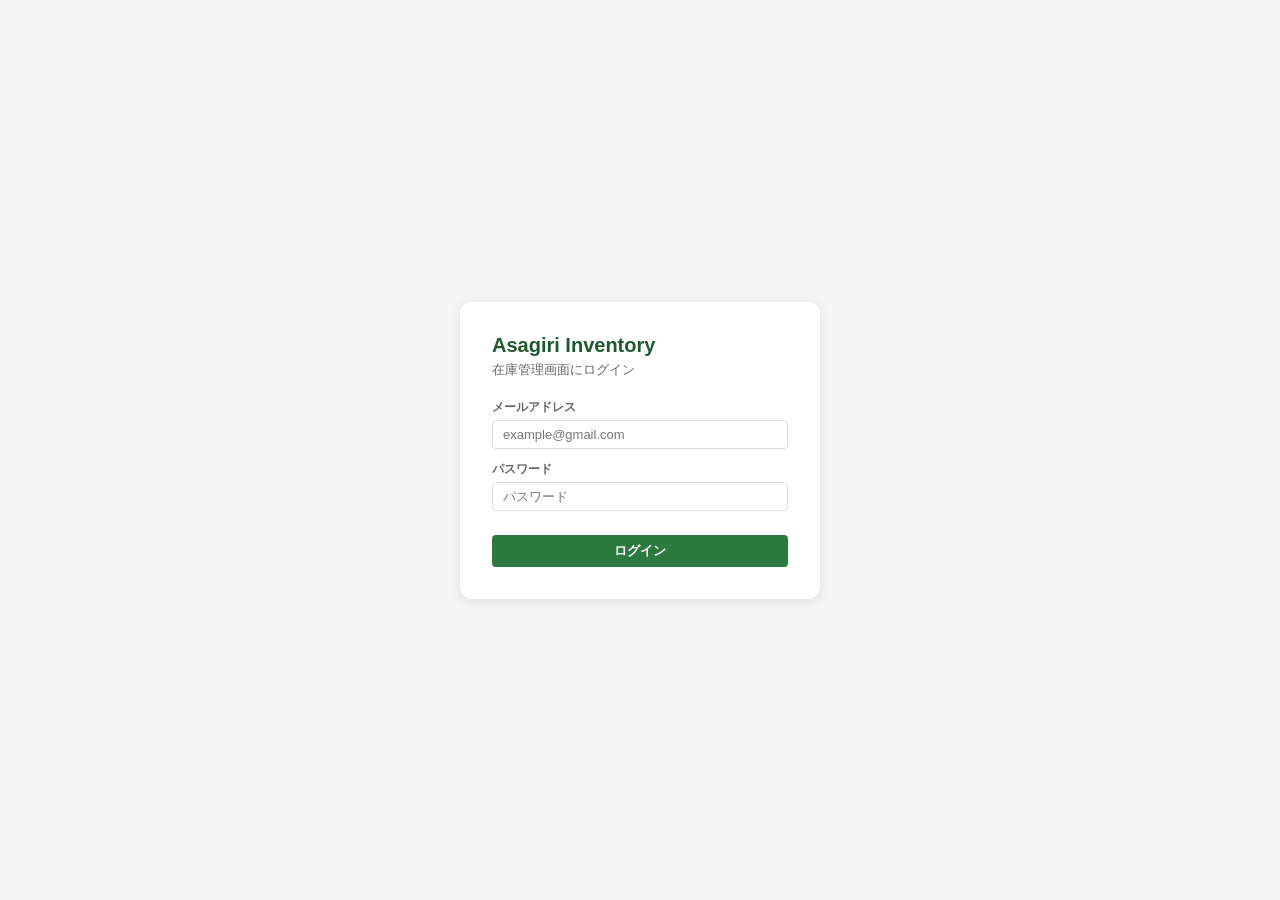
==== inventory.html @ 3aa3b47c "PC管理画面: ログイン時に全タブデータを一括取得・sessionStorageキャッシュ - ログイン/ページ読み込み時に4タブ分のデータをバックグラウンドで並列取得 - sessionStorag" ====
<!DOCTYPE html>
<html lang="ja">
<head>
  <meta charset="UTF-8">
  <meta name="viewport" content="width=device-width, initial-scale=1.0">
  <title>Asagiri Inventory - 在庫管理</title>
  <link rel="stylesheet" href="./inventory.css">
</head>
<body>
  <div id="login-screen" class="login-screen">
    <div class="login-box">
      <h1>Asagiri Inventory</h1>
      <p>在庫管理画面にログイン</p>
      <div class="filter-group">
        <label for="login-email">メールアドレス</label>
        <input type="email" id="login-email" placeholder="example@gmail.com">
      </div>
      <div class="filter-group">
        <label for="login-password">パスワード</label>
        <input type="password" id="login-password" placeholder="パスワード">
      </div>
      <button class="btn-fetch" style="width:100%;margin-top:12px;" onclick="Inv.login()">ログイン</button>
    </div>
  </div>

  <div class="page" id="main-page" style="display:none;">
    <header class="page-header">
      <h1>Asagiri Inventory - 在庫管理</h1>
      <div>
        <span id="login-user" style="font-size:13px;color:#666;margin-right:12px;"></span>
        <button class="btn-print" onclick="window.print()">印刷</button>
        <button class="btn-logout" onclick="Inv.logout()">ログアウト</button>
      </div>
    </header>

    <nav class="tabs">
      <button class="tab active" data-tab="stock" onclick="Inv.switchTab('stock')">現在在庫</button>
      <button class="tab" data-tab="lots" onclick="Inv.switchTab('lots')">賞味期限</button>
      <button class="tab" data-tab="history" onclick="Inv.switchTab('history')">入出庫履歴</button>
      <button class="tab" data-tab="stocktake" onclick="Inv.switchTab('stocktake')">棚卸</button>
    </nav>

    <div class="filters" id="filters"></div>

    <div id="st-summary" class="st-summary" style="display:none;"></div>

    <div class="table-container">
      <table id="data-table">
        <thead id="table-head"></thead>
        <tbody id="table-body"></tbody>
      </table>
      <div id="empty-message" class="empty-message" style="display:none;">
        データを読み込んでいます...
      </div>
    </div>

    <footer class="page-footer">
      <span id="row-count">表示: 0件</span>
    </footer>

    <!-- Item Registration Modal -->
    <div id="modal-overlay" class="modal-overlay" style="display:none;" onclick="Inv.closeModalOnOverlay(event)">
      <div class="modal">
        <div class="modal-header">
          <h2>商品登録</h2>
          <button class="modal-close" onclick="Inv.closeModal()">&times;</button>
        </div>
        <div class="modal-body">
          <div class="form-row">
            <div class="form-field">
              <label>品名 <span class="required">*</span></label>
              <input type="text" id="reg-name" placeholder="品名を入力">
            </div>
            <div class="form-field">
              <label>バーコード</label>
              <input type="text" id="reg-barcode" placeholder="JAN or 自社QR">
            </div>
          </div>
          <div class="form-row">
            <div class="form-field">
              <label>大カテゴリ <span class="required">*</span></label>
              <select id="reg-category">
                <option value="">選択してください</option>
                <option value="原料">原料</option>
                <option value="加工品">加工品</option>
                <option value="備品">備品</option>
                <option value="消耗品">消耗品</option>
                <option value="完成品">完成品</option>
              </select>
            </div>
            <div class="form-field">
              <label>中カテゴリ</label>
              <input type="text" id="reg-subcategory" placeholder="自由入力">
            </div>
          </div>
          <div class="form-row">
            <div class="form-field">
              <label>単位 <span class="required">*</span></label>
              <select id="reg-unit">
                <option value="">選択してください</option>
                <option value="個">個</option>
                <option value="kg">kg</option>
                <option value="本">本</option>
                <option value="箱">箱</option>
                <option value="袋">袋</option>
                <option value="枚">枚</option>
                <option value="缶">缶</option>
                <option value="パック">パック</option>
              </select>
            </div>
            <div class="form-field">
              <label>税率 <span class="required">*</span></label>
              <select id="reg-tax">
                <option value="0.08">8%</option>
                <option value="0.10">10%</option>
              </select>
            </div>
          </div>
          <div class="form-row">
            <div class="form-field">
              <label>標準単価</label>
              <input type="number" id="reg-cost" placeholder="0" min="0">
            </div>
            <div class="form-field">
              <label>販売単価</label>
              <input type="number" id="reg-price" placeholder="0" min="0">
            </div>
          </div>
          <div class="form-row">
            <div class="form-field">
              <label>主場所</label>
              <select id="reg-location">
                <option value="">指定なし</option>
              </select>
            </div>
            <div class="form-field">
              <label>閾値（在庫アラート）</label>
              <input type="number" id="reg-threshold" placeholder="未設定" min="0">
            </div>
          </div>
          <div class="form-row">
            <div class="form-field">
              <label class="checkbox-label">
                <input type="checkbox" id="reg-lot"> ロット管理する
              </label>
            </div>
            <div class="form-field">
              <label class="checkbox-label">
                <input type="checkbox" id="reg-expiry"> 賞味期限管理する
              </label>
            </div>
          </div>
          <div id="reg-message" class="reg-message" style="display:none;"></div>
        </div>
        <div class="modal-footer">
          <button class="btn-cancel" onclick="Inv.closeModal()">キャンセル</button>
          <button class="btn-fetch" id="btn-reg-continue" onclick="Inv.registerItem(true)">登録して続けて入力</button>
          <button class="btn-fetch" id="btn-reg-close" onclick="Inv.registerItem(false)">登録して閉じる</button>
        </div>
      </div>
    </div>

    <!-- Stocktake Detail Modal -->
    <div id="st-modal-overlay" class="modal-overlay" style="display:none;" onclick="Inv.closeStModal(event)">
      <div class="modal" style="max-width:800px;">
        <div class="modal-header">
          <h2 id="st-modal-title">棚卸詳細</h2>
          <button class="modal-close" onclick="Inv.closeStDetailModal()">&times;</button>
        </div>
        <div class="modal-body">
          <div class="table-container" style="max-height:400px;overflow-y:auto;">
            <table>
              <thead>
                <tr>
                  <th>品目ID</th>
                  <th>品名</th>
                  <th style="text-align:right;">帳簿在庫</th>
                  <th style="text-align:right;">実数</th>
                  <th style="text-align:right;">差異</th>
                  <th>備考</th>
                </tr>
              </thead>
              <tbody id="st-detail-body"></tbody>
            </table>
          </div>
        </div>
        <div class="modal-footer">
          <button class="btn-cancel" onclick="Inv.closeStDetailModal()">閉じる</button>
          <button class="btn-fetch" id="btn-st-approve" onclick="Inv.approveStocktake()">承認して在庫調整</button>
        </div>
      </div>
    </div>
  </div>

  <script src="./config.js"></script>
  <script src="./inventory.js"></script>
</body>
</html>
---- inventory.css ----
/* PC Inventory View */
:root {
  --primary: #2c7a3f;
  --primary-dark: #1e5a2d;
  --text: #333;
  --text-light: #666;
  --bg: #f5f5f5;
  --card-bg: #fff;
  --border: #ddd;
}

* { box-sizing: border-box; margin: 0; padding: 0; }

body {
  font-family: -apple-system, BlinkMacSystemFont, 'Segoe UI', 'Hiragino Sans', 'Noto Sans JP', sans-serif;
  font-size: 14px;
  color: var(--text);
  background: var(--bg);
}

/* Login screen */
.login-screen {
  display: flex;
  justify-content: center;
  align-items: center;
  min-height: 100vh;
  background: var(--bg);
}

.login-box {
  background: var(--card-bg);
  padding: 32px;
  border-radius: 12px;
  box-shadow: 0 2px 12px rgba(0,0,0,0.1);
  width: 100%;
  max-width: 360px;
}

.login-box h1 {
  color: var(--primary-dark);
  font-size: 20px;
  margin-bottom: 4px;
}

.login-box p {
  color: var(--text-light);
  font-size: 13px;
  margin-bottom: 20px;
}

.login-box .filter-group {
  margin-bottom: 12px;
}

.page {
  max-width: 1200px;
  margin: 0 auto;
  padding: 16px 24px;
}

/* Header */
.page-header {
  display: flex;
  justify-content: space-between;
  align-items: center;
  padding: 16px 0;
  border-bottom: 2px solid var(--primary);
}

.page-header h1 {
  font-size: 20px;
  color: var(--primary-dark);
}

.btn-print {
  padding: 8px 20px;
  background: var(--primary);
  color: #fff;
  border: none;
  border-radius: 6px;
  font-size: 14px;
  font-weight: 600;
  cursor: pointer;
}

.btn-print:hover { opacity: 0.9; }

.btn-logout {
  padding: 8px 16px;
  background: #fff;
  color: #d32f2f;
  border: 1px solid #d32f2f;
  border-radius: 6px;
  font-size: 13px;
  font-weight: 600;
  cursor: pointer;
  margin-left: 8px;
}

.btn-logout:hover { background: #fbe9e7; }

/* Tabs */
.tabs {
  display: flex;
  gap: 0;
  margin-top: 16px;
  border-bottom: 2px solid var(--border);
}

.tab {
  padding: 10px 24px;
  background: none;
  border: none;
  border-bottom: 3px solid transparent;
  font-size: 14px;
  font-weight: 600;
  color: var(--text-light);
  cursor: pointer;
  transition: all 0.2s;
}

.tab:hover { color: var(--text); }

.tab.active {
  color: var(--primary);
  border-bottom-color: var(--primary);
}

/* Filters */
.filters {
  display: flex;
  flex-wrap: wrap;
  gap: 12px;
  align-items: flex-end;
  padding: 16px 0;
}

.filter-group {
  display: flex;
  flex-direction: column;
  gap: 4px;
}

.filter-group label {
  font-size: 12px;
  color: var(--text-light);
  font-weight: 600;
}

.filter-group input,
.filter-group select {
  padding: 6px 10px;
  border: 1px solid var(--border);
  border-radius: 4px;
  font-size: 13px;
  outline: none;
}

.filter-group input:focus,
.filter-group select:focus {
  border-color: var(--primary);
}

.btn-fetch {
  padding: 7px 16px;
  background: var(--primary);
  color: #fff;
  border: none;
  border-radius: 4px;
  font-size: 13px;
  font-weight: 600;
  cursor: pointer;
  white-space: nowrap;
}

.btn-fetch:hover { opacity: 0.9; }
.btn-fetch:disabled { opacity: 0.5; cursor: not-allowed; }

/* Table */
.table-container {
  background: var(--card-bg);
  border: 1px solid var(--border);
  border-radius: 6px;
  overflow-x: auto;
}

table { width: 100%; border-collapse: collapse; }

thead th {
  position: sticky;
  top: 0;
  background: var(--primary);
  color: #fff;
  padding: 10px 12px;
  text-align: left;
  font-size: 13px;
  font-weight: 600;
  white-space: nowrap;
}

tbody td {
  padding: 8px 12px;
  border-bottom: 1px solid var(--border);
  font-size: 13px;
  white-space: nowrap;
}

tbody tr:hover { background: #f0f7f1; }
tbody tr:nth-child(even) { background: #fafafa; }
tbody tr:nth-child(even):hover { background: #f0f7f1; }

.empty-message {
  padding: 40px;
  text-align: center;
  color: var(--text-light);
}

/* Footer */
.page-footer {
  padding: 12px 0;
  font-size: 13px;
  color: var(--text-light);
}

/* Registration button */
.btn-register {
  padding: 7px 16px;
  background: #1565c0;
  color: #fff;
  border: none;
  border-radius: 4px;
  font-size: 13px;
  font-weight: 600;
  cursor: pointer;
  white-space: nowrap;
}

.btn-register:hover { opacity: 0.9; }

/* Modal */
.modal-overlay {
  position: fixed;
  top: 0; left: 0; right: 0; bottom: 0;
  background: rgba(0,0,0,0.5);
  display: flex;
  justify-content: center;
  align-items: center;
  z-index: 1000;
}

.modal {
  background: var(--card-bg);
  border-radius: 12px;
  box-shadow: 0 4px 24px rgba(0,0,0,0.2);
  width: 100%;
  max-width: 600px;
  max-height: 90vh;
  overflow-y: auto;
}

.modal-header {
  display: flex;
  justify-content: space-between;
  align-items: center;
  padding: 16px 24px;
  border-bottom: 1px solid var(--border);
}

.modal-header h2 {
  font-size: 18px;
  color: var(--primary-dark);
}

.modal-close {
  background: none;
  border: none;
  font-size: 24px;
  color: var(--text-light);
  cursor: pointer;
  padding: 0 4px;
}

.modal-close:hover { color: var(--text); }

.modal-body {
  padding: 20px 24px;
}

.form-row {
  display: flex;
  gap: 16px;
  margin-bottom: 14px;
}

.form-field {
  flex: 1;
  display: flex;
  flex-direction: column;
  gap: 4px;
}

.form-field label {
  font-size: 12px;
  color: var(--text-light);
  font-weight: 600;
}

.form-field .required {
  color: #d32f2f;
}

.form-field input,
.form-field select {
  padding: 8px 10px;
  border: 1px solid var(--border);
  border-radius: 4px;
  font-size: 14px;
  outline: none;
}

.form-field input:focus,
.form-field select:focus {
  border-color: var(--primary);
}

.checkbox-label {
  display: flex;
  align-items: center;
  gap: 6px;
  font-size: 14px !important;
  color: var(--text) !important;
  cursor: pointer;
  padding-top: 18px;
}

.checkbox-label input[type="checkbox"] {
  width: 18px;
  height: 18px;
}

.reg-message {
  margin-top: 12px;
  padding: 10px 14px;
  border-radius: 6px;
  font-size: 13px;
  font-weight: 600;
}

.reg-message.success {
  background: #e8f5e9;
  color: #2e7d32;
}

.reg-message.error {
  background: #fbe9e7;
  color: #d32f2f;
}

.modal-footer {
  display: flex;
  justify-content: flex-end;
  gap: 8px;
  padding: 16px 24px;
  border-top: 1px solid var(--border);
}

.btn-cancel {
  padding: 8px 16px;
  background: #fff;
  color: var(--text);
  border: 1px solid var(--border);
  border-radius: 4px;
  font-size: 13px;
  font-weight: 600;
  cursor: pointer;
}

.btn-cancel:hover { background: #f5f5f5; }

/* Stocktake summary */
.st-summary {
  display: flex;
  gap: 12px;
  flex-wrap: wrap;
  padding: 12px 0;
}

.st-summary-card {
  background: var(--card-bg);
  border: 1px solid var(--border);
  border-radius: 8px;
  padding: 12px 20px;
  min-width: 100px;
  text-align: center;
}

.st-summary-value {
  font-size: 22px;
  font-weight: 700;
  color: var(--text);
}

.st-summary-label {
  font-size: 11px;
  color: var(--text-light);
  margin-top: 2px;
  font-weight: 600;
}

.st-card-pending {
  border-color: #e65100;
  background: #fff3e0;
}
.st-card-pending .st-summary-value { color: #e65100; }

.st-card-active {
  border-color: #1565c0;
  background: #e3f2fd;
}
.st-card-active .st-summary-value { color: #1565c0; }

.st-card-confirmed {
  border-color: #2e7d32;
  background: #e8f5e9;
}
.st-card-confirmed .st-summary-value { color: #2e7d32; }

.st-card-diff {
  border-color: #d32f2f;
  background: #fce4ec;
}
.st-card-diff .st-summary-value { color: #d32f2f; }

/* Stocktake status */
.st-status {
  display: inline-block;
  padding: 2px 8px;
  border-radius: 4px;
  font-size: 12px;
  font-weight: 600;
}

.st-status-pending {
  background: #fff3e0;
  color: #e65100;
}

.st-status-confirmed {
  background: #e8f5e9;
  color: #2e7d32;
}

.st-status-active {
  background: #e3f2fd;
  color: #1565c0;
}

.st-diff-row {
  background: #fff8e1 !important;
}

.st-uncounted-row {
  background: #fce4ec !important;
}

/* Print */
@media print {
  body { background: #fff; font-size: 11px; }
  .page { max-width: none; padding: 0; }
  .page-header { border-bottom: 1px solid #000; }
  .btn-print, .btn-logout, .tabs, .filters, .st-summary, .modal-overlay, .btn-register, #st-modal-overlay { display: none !important; }
  .table-container { border: none; overflow: visible; }
  thead th {
    background: #eee !important;
    color: #000 !important;
    -webkit-print-color-adjust: exact;
    print-color-adjust: exact;
  }
  tbody td { border-bottom: 1px solid #ccc; }
  tr { page-break-inside: avoid; }
  @page { size: A4 landscape; margin: 10mm; }
}
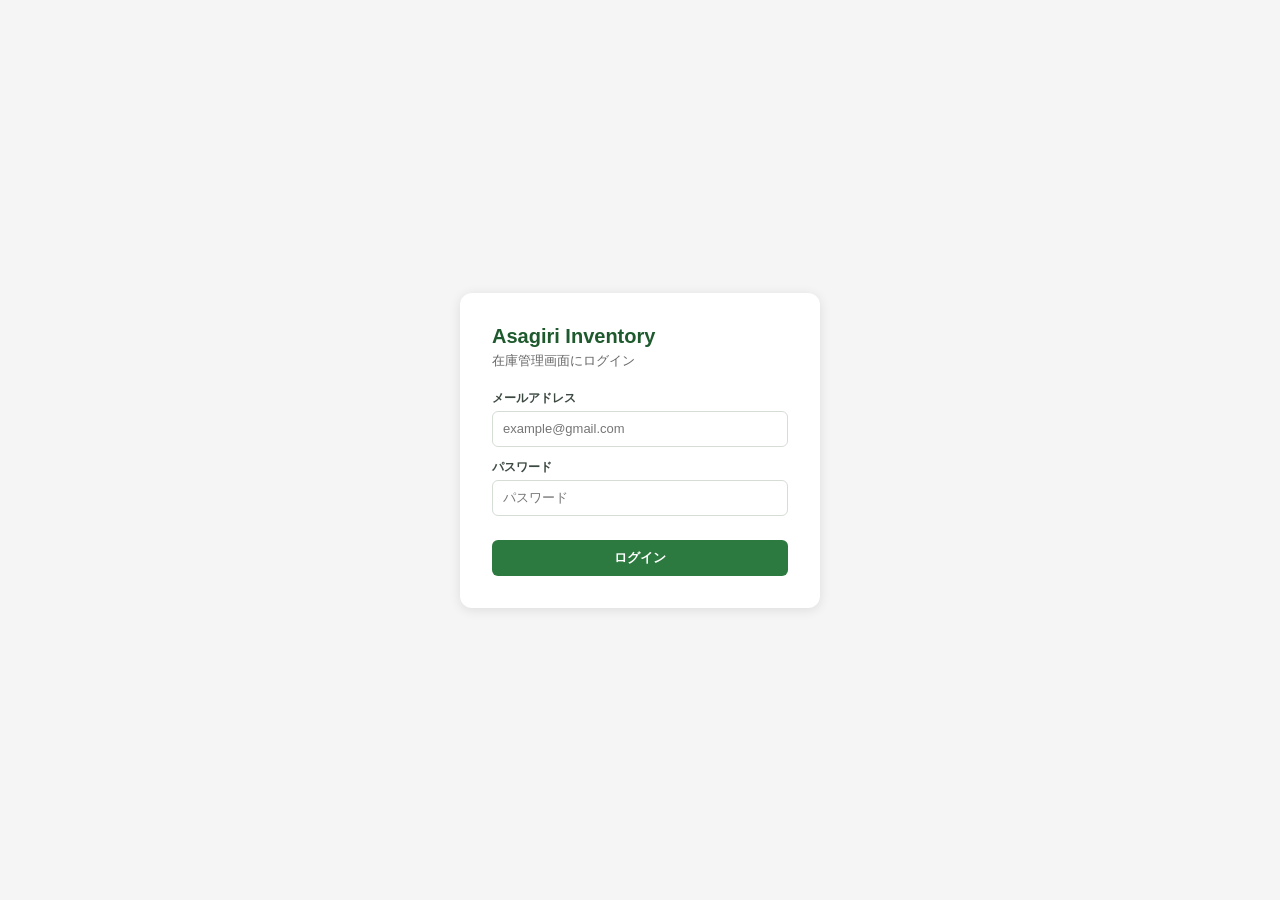
==== commit 4b68de3b: "PC管理画面リデザイン + 商品編集機能 - KPIカード（在庫アラート/期限注意/棚卸/今日の入出庫）追加 - 要確認パネル（サイドバー）追加 - フィルタをカード化、ボタン配置変更 - 現在在庫テ" ====
--- a/inventory.html
+++ b/inventory.html
@@ -25,13 +25,38 @@
 
   <div class="page" id="main-page" style="display:none;">
     <header class="page-header">
-      <h1>Asagiri Inventory - 在庫管理</h1>
-      <div>
-        <span id="login-user" style="font-size:13px;color:#666;margin-right:12px;"></span>
-        <button class="btn-print" onclick="window.print()">印刷</button>
+      <div class="page-title">
+        <h1>Asagiri Inventory</h1>
+        <span>在庫管理</span>
+      </div>
+      <div class="header-actions">
+        <span id="login-user" class="login-user"></span>
         <button class="btn-logout" onclick="Inv.logout()">ログアウト</button>
       </div>
     </header>
+
+    <section class="kpi-grid" aria-label="管理サマリー">
+      <div class="kpi-card kpi-card-alert">
+        <div class="kpi-label">在庫アラート</div>
+        <div class="kpi-value" id="kpi-stock-alert">0件</div>
+        <div class="kpi-hint">不足・閾値割れ</div>
+      </div>
+      <div class="kpi-card kpi-card-expiry">
+        <div class="kpi-label">期限注意</div>
+        <div class="kpi-value" id="kpi-expiry-alert">0件</div>
+        <div class="kpi-hint">期限切れ・期限近い</div>
+      </div>
+      <div class="kpi-card kpi-card-stocktake">
+        <div class="kpi-label">棚卸</div>
+        <div class="kpi-value" id="kpi-stocktake-pending">0件</div>
+        <div class="kpi-hint">承認待ち</div>
+      </div>
+      <div class="kpi-card kpi-card-today">
+        <div class="kpi-label">今日の入出庫</div>
+        <div class="kpi-value" id="kpi-today-io">0件</div>
+        <div class="kpi-hint">記録件数</div>
+      </div>
+    </section>
 
     <nav class="tabs">
       <button class="tab active" data-tab="stock" onclick="Inv.switchTab('stock')">現在在庫</button>
@@ -44,25 +69,40 @@
 
     <div id="st-summary" class="st-summary" style="display:none;"></div>
 
-    <div class="table-container">
-      <table id="data-table">
-        <thead id="table-head"></thead>
-        <tbody id="table-body"></tbody>
-      </table>
-      <div id="empty-message" class="empty-message" style="display:none;">
-        データを読み込んでいます...
-      </div>
-    </div>
-
-    <footer class="page-footer">
-      <span id="row-count">表示: 0件</span>
-    </footer>
+    <main class="admin-main">
+      <section class="table-panel">
+        <div class="table-panel-header">
+          <div>
+            <h2 id="table-title">現在在庫</h2>
+            <p id="table-subtitle">フィルタ条件に一致する在庫を表示します</p>
+          </div>
+          <span id="row-count">表示: 0件</span>
+        </div>
+        <div class="table-container">
+          <table id="data-table">
+            <thead id="table-head"></thead>
+            <tbody id="table-body"></tbody>
+          </table>
+          <div id="empty-message" class="empty-message" style="display:none;">
+            データを読み込んでいます...
+          </div>
+        </div>
+      </section>
+
+      <aside class="attention-panel">
+        <div class="attention-header">
+          <h2>要確認</h2>
+          <span id="attention-count">0件</span>
+        </div>
+        <div id="attention-list" class="attention-list"></div>
+      </aside>
+    </main>
 
     <!-- Item Registration Modal -->
     <div id="modal-overlay" class="modal-overlay" style="display:none;" onclick="Inv.closeModalOnOverlay(event)">
       <div class="modal">
         <div class="modal-header">
-          <h2>商品登録</h2>
+          <h2 id="modal-title">商品登録</h2>
           <button class="modal-close" onclick="Inv.closeModal()">&times;</button>
         </div>
         <div class="modal-body">
@@ -168,6 +208,10 @@
           <button class="modal-close" onclick="Inv.closeStDetailModal()">&times;</button>
         </div>
         <div class="modal-body">
+          <div id="st-print-header" class="st-print-header">
+            <h3 id="st-print-title">棚卸報告書</h3>
+            <div id="st-print-meta"></div>
+          </div>
           <div class="table-container" style="max-height:400px;overflow-y:auto;">
             <table>
               <thead>
@@ -184,8 +228,11 @@
             </table>
           </div>
         </div>
+        <div id="st-save-message" class="reg-message" style="display:none;margin:0 24px;"></div>
         <div class="modal-footer">
           <button class="btn-cancel" onclick="Inv.closeStDetailModal()">閉じる</button>
+          <button class="btn-fetch" id="btn-st-print" style="background:#555;" onclick="Inv.printStReport()">印刷</button>
+          <button class="btn-fetch" id="btn-st-save" style="display:none;background:#1565c0;" onclick="Inv.saveStCounts()">修正を保存</button>
           <button class="btn-fetch" id="btn-st-approve" onclick="Inv.approveStocktake()">承認して在庫調整</button>
         </div>
       </div>
--- a/inventory.css
+++ b/inventory.css
@@ -431,6 +431,22 @@
 }
 .st-card-diff .st-summary-value { color: #d32f2f; }
 
+/* Stocktake count input */
+.st-count-input {
+  width: 70px;
+  padding: 4px 6px;
+  border: 1px solid var(--border);
+  border-radius: 4px;
+  font-size: 13px;
+  text-align: right;
+  outline: none;
+}
+
+.st-count-input:focus {
+  border-color: var(--primary);
+  box-shadow: 0 0 0 2px rgba(44, 122, 63, 0.15);
+}
+
 /* Stocktake status */
 .st-status {
   display: inline-block;
@@ -463,12 +479,31 @@
   background: #fce4ec !important;
 }
 
+/* Stocktake print header */
+.st-print-header {
+  display: none;
+}
+
+.st-print-header h3 {
+  font-size: 18px;
+  margin-bottom: 8px;
+}
+
+#st-print-meta {
+  display: flex;
+  gap: 16px;
+  flex-wrap: wrap;
+  font-size: 13px;
+  color: var(--text-light);
+  margin-bottom: 12px;
+}
+
 /* Print */
 @media print {
   body { background: #fff; font-size: 11px; }
   .page { max-width: none; padding: 0; }
   .page-header { border-bottom: 1px solid #000; }
-  .btn-print, .btn-logout, .tabs, .filters, .st-summary, .modal-overlay, .btn-register, #st-modal-overlay { display: none !important; }
+  .btn-print, .btn-logout, .tabs, .filters, .st-summary, .modal-overlay, .btn-register, #st-modal-overlay, .kpi-grid, .attention-panel, .table-panel-header p { display: none !important; }
   .table-container { border: none; overflow: visible; }
   thead th {
     background: #eee !important;
@@ -479,4 +514,363 @@
   tbody td { border-bottom: 1px solid #ccc; }
   tr { page-break-inside: avoid; }
   @page { size: A4 landscape; margin: 10mm; }
-}
+
+  /* Stocktake report print */
+  body.printing-st-report #main-page > *:not(#st-modal-overlay) { display: none !important; }
+  body.printing-st-report #st-modal-overlay { display: flex !important; }
+  body.printing-st-report .modal { max-width: none; max-height: none; overflow: visible; box-shadow: none; }
+  body.printing-st-report .modal-close, body.printing-st-report .modal-footer { display: none !important; }
+  body.printing-st-report .st-print-header { display: block !important; }
+  body.printing-st-report .table-container { max-height: none !important; overflow: visible !important; }
+  body.printing-st-report .st-count-input { border: none; background: transparent; }
+  body.printing-st-report #st-save-message { display: none !important; }
+}
+
+/* ===== Admin screen redesign ===== */
+
+:root {
+  --surface: #fff;
+  --surface-soft: #f8faf8;
+  --line: #dfe5df;
+  --blue: #1565c0;
+  --amber: #f57c00;
+  --red: #d32f2f;
+  --teal: #087b72;
+}
+
+body {
+  background: #f3f5f3;
+}
+
+.page {
+  max-width: 1280px;
+  padding: 24px 28px 28px;
+}
+
+.page-header {
+  padding: 0 0 18px;
+  border-bottom: 2px solid var(--primary);
+}
+
+.page-title {
+  display: flex;
+  align-items: baseline;
+  gap: 12px;
+}
+
+.page-header h1 {
+  color: var(--primary-dark);
+  font-size: 24px;
+  font-weight: 800;
+}
+
+.page-title span {
+  color: #425047;
+  font-size: 18px;
+  font-weight: 700;
+}
+
+.header-actions {
+  display: flex;
+  align-items: center;
+  gap: 12px;
+}
+
+.login-user {
+  color: var(--text-light);
+  font-size: 13px;
+}
+
+.btn-print,
+.btn-fetch,
+.btn-register,
+.btn-logout {
+  min-height: 36px;
+  border-radius: 6px;
+  font-weight: 700;
+}
+
+.btn-print {
+  padding: 8px 16px;
+  background: #4d5a52;
+}
+
+.btn-logout {
+  margin-left: 0;
+  background: #fff;
+}
+
+.kpi-grid {
+  display: grid;
+  grid-template-columns: repeat(4, minmax(0, 1fr));
+  gap: 8px;
+  margin: 14px 0 12px;
+}
+
+.kpi-card {
+  position: relative;
+  min-height: 42px;
+  padding: 8px 10px;
+  border: 1px solid #e2e8e2;
+  border-radius: 6px;
+  background: #fbfcfb;
+  box-shadow: none;
+}
+
+.kpi-label {
+  color: #5f6b63;
+  font-size: 11px;
+  font-weight: 700;
+}
+
+.kpi-value {
+  position: absolute;
+  right: 10px;
+  top: 9px;
+  margin-top: 0;
+  color: #27342c;
+  font-size: 16px;
+  font-weight: 800;
+  line-height: 1;
+}
+
+.kpi-hint {
+  margin-top: 3px;
+  padding-right: 46px;
+  color: #8a938d;
+  font-size: 10px;
+}
+
+.kpi-card-alert .kpi-value { color: var(--red); }
+.kpi-card-expiry .kpi-value { color: var(--amber); }
+.kpi-card-stocktake .kpi-value { color: var(--blue); }
+.kpi-card-today .kpi-value { color: var(--primary); }
+
+.tabs {
+  margin-top: 0;
+  padding: 0 4px;
+  border-bottom: 1px solid var(--line);
+}
+
+.tab {
+  padding: 13px 24px 12px;
+  font-size: 15px;
+}
+
+.tab.active {
+  border-bottom-width: 4px;
+}
+
+.filters {
+  margin: 14px 0 16px;
+  padding: 14px;
+  border: 1px solid var(--line);
+  border-radius: 8px;
+  background: var(--surface);
+}
+
+.filter-group label {
+  color: #3c4941;
+}
+
+.filter-group input,
+.filter-group select {
+  min-height: 36px;
+  border-color: #d5ddd5;
+  border-radius: 6px;
+  background: #fff;
+}
+
+.filter-group input {
+  min-width: 220px;
+}
+
+.filter-actions {
+  display: flex;
+  align-items: flex-end;
+  gap: 8px;
+  margin-left: auto;
+}
+
+.btn-register {
+  background: var(--blue);
+}
+
+.admin-main {
+  display: grid;
+  grid-template-columns: minmax(0, 1fr) 260px;
+  gap: 16px;
+  align-items: start;
+}
+
+.table-panel,
+.attention-panel {
+  border: 1px solid var(--line);
+  border-radius: 8px;
+  background: var(--surface);
+  box-shadow: 0 1px 4px rgba(0, 0, 0, 0.04);
+}
+
+.table-panel {
+  min-width: 0;
+}
+
+.table-panel-header {
+  display: flex;
+  justify-content: space-between;
+  align-items: flex-start;
+  gap: 16px;
+  padding: 16px 18px;
+  border-bottom: 1px solid var(--line);
+}
+
+.table-panel-header h2,
+.attention-header h2 {
+  color: #26342b;
+  font-size: 18px;
+  font-weight: 800;
+}
+
+.table-panel-header p {
+  margin-top: 4px;
+  color: var(--text-light);
+  font-size: 12px;
+}
+
+#row-count {
+  flex: 0 0 auto;
+  color: var(--text-light);
+  font-size: 13px;
+  font-weight: 700;
+}
+
+.table-container {
+  border: none;
+  border-radius: 0 0 8px 8px;
+}
+
+thead th {
+  background: var(--primary);
+  padding: 12px 14px;
+  font-size: 13px;
+}
+
+tbody td {
+  padding: 11px 14px;
+  font-size: 13px;
+}
+
+tbody tr:nth-child(even) {
+  background: #fbfcfb;
+}
+
+.status-badge {
+  display: inline-flex;
+  align-items: center;
+  justify-content: center;
+  min-width: 48px;
+  padding: 3px 9px;
+  border-radius: 999px;
+  font-size: 12px;
+  font-weight: 700;
+}
+
+.status-ok {
+  background: #e8f5e9;
+  color: #2e7d32;
+}
+
+.status-warning {
+  background: #fff3e0;
+  color: #d36b00;
+}
+
+.status-danger {
+  background: #fbe9e7;
+  color: var(--red);
+}
+
+.status-info {
+  background: #e3f2fd;
+  color: var(--blue);
+}
+
+.attention-panel {
+  padding: 16px;
+}
+
+.attention-header {
+  display: flex;
+  justify-content: space-between;
+  align-items: center;
+  margin-bottom: 12px;
+}
+
+#attention-count {
+  color: var(--text-light);
+  font-size: 12px;
+  font-weight: 800;
+}
+
+.attention-list {
+  display: grid;
+  gap: 10px;
+}
+
+.attention-item,
+.attention-empty {
+  border: 1px solid var(--line);
+  border-left-width: 4px;
+  border-radius: 8px;
+  padding: 10px 11px;
+  background: var(--surface-soft);
+}
+
+.attention-empty {
+  color: var(--text-light);
+  font-size: 13px;
+}
+
+.attention-danger { border-left-color: var(--red); }
+.attention-warning { border-left-color: var(--amber); }
+.attention-info { border-left-color: var(--blue); }
+
+.attention-label {
+  color: var(--text-light);
+  font-size: 11px;
+  font-weight: 800;
+}
+
+.attention-title {
+  margin-top: 4px;
+  color: var(--text);
+  font-size: 14px;
+  font-weight: 800;
+  line-height: 1.35;
+}
+
+.attention-meta {
+  margin-top: 3px;
+  color: var(--text-light);
+  font-size: 12px;
+  line-height: 1.4;
+}
+
+.st-summary {
+  padding: 0 0 16px;
+}
+
+@media (max-width: 980px) {
+  .kpi-grid {
+    grid-template-columns: repeat(2, minmax(0, 1fr));
+  }
+
+  .admin-main {
+    grid-template-columns: 1fr;
+  }
+
+  .filter-actions {
+    width: 100%;
+    margin-left: 0;
+  }
+}
